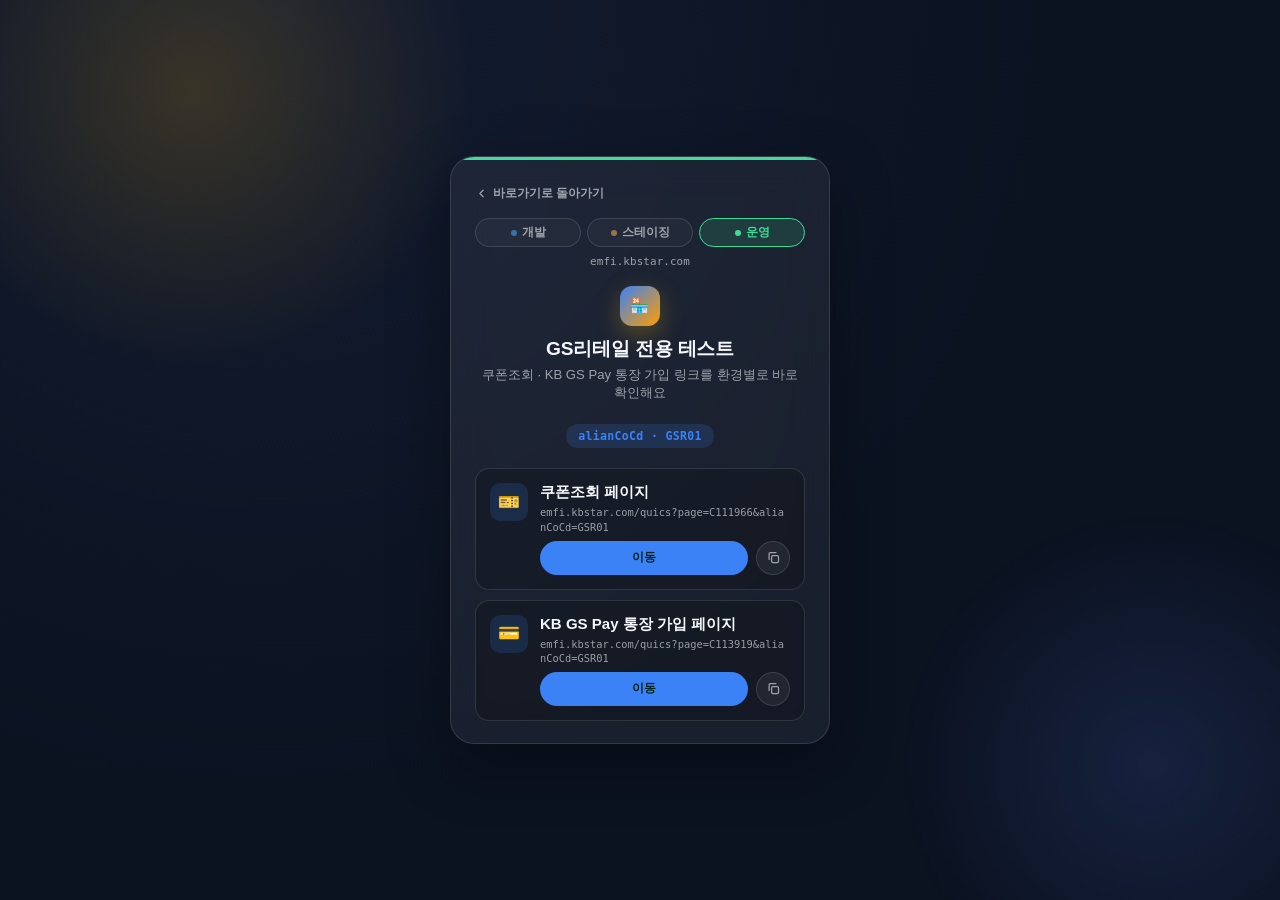
==== gsretail.html @ 89853d02 "Add GS리테일(GSR01) dedicated test page, enlarge brand test menu Adds gsretail.html with per-environmen" ====
<!DOCTYPE html>
<html lang="ko">
<head>
<meta charset="UTF-8" />
<meta name="viewport" content="width=device-width, initial-scale=1.0, maximum-scale=1.0, user-scalable=no, viewport-fit=cover" />
<title>GS리테일(GSR01) 테스트 | EMFI 바로가기</title>
<link rel="stylesheet" href="assets/style.css" />
</head>
<body>
  <div class="bg-glow"></div>

  <main class="card theme-gsr" id="card">
    <a class="back-link" href="index.html">
      <svg width="13" height="13" viewBox="0 0 24 24" fill="none" aria-hidden="true">
        <path d="M15 6l-6 6 6 6" stroke="currentColor" stroke-width="2.2" stroke-linecap="round" stroke-linejoin="round"/>
      </svg>
      바로가기로 돌아가기
    </a>

    <div class="env-switch" role="tablist" aria-label="환경 선택">
      <button type="button" class="env-switch__option" data-env="dev" role="tab" aria-selected="false">
        <span class="env-dot"></span>개발
      </button>
      <button type="button" class="env-switch__option" data-env="staging" role="tab" aria-selected="false">
        <span class="env-dot"></span>스테이징
      </button>
      <button type="button" class="env-switch__option is-active" data-env="prod" role="tab" aria-selected="true">
        <span class="env-dot"></span>운영
      </button>
    </div>
    <p class="env-domain" id="env-domain">emfi.kbstar.com</p>

    <header class="card__header">
      <div class="logo-badge" aria-hidden="true">🏪</div>
      <h1>GS리테일 전용 테스트</h1>
      <p class="subtitle">쿠폰조회 · KB GS Pay 통장 가입 링크를 환경별로 바로 확인해요</p>
    </header>

    <p class="partner-badge">alianCoCd · GSR01</p>

    <div class="shortcut-list">
      <article class="shortcut-item" data-page="C111966">
        <div class="shortcut-item__icon" aria-hidden="true">🎫</div>
        <h2 class="shortcut-item__title">쿠폰조회 페이지</h2>
        <p class="shortcut-item__url" id="url-C111966"></p>
        <div class="shortcut-item__actions">
          <a class="shortcut-item__go" id="go-C111966" href="#">이동</a>
          <button type="button" class="shortcut-item__copy" aria-label="URL 복사" title="URL 복사">
            <svg class="icon-copy" width="15" height="15" viewBox="0 0 24 24" fill="none" aria-hidden="true">
              <rect x="9" y="9" width="11" height="11" rx="2" stroke="currentColor" stroke-width="2"/>
              <path d="M5 15V6a2 2 0 0 1 2-2h9" stroke="currentColor" stroke-width="2" stroke-linecap="round"/>
            </svg>
            <svg class="icon-check" width="15" height="15" viewBox="0 0 24 24" fill="none" aria-hidden="true">
              <path d="M5 12l5 5L20 7" stroke="currentColor" stroke-width="2.2" stroke-linecap="round" stroke-linejoin="round"/>
            </svg>
          </button>
        </div>
      </article>

      <article class="shortcut-item" data-page="C113919">
        <div class="shortcut-item__icon" aria-hidden="true">💳</div>
        <h2 class="shortcut-item__title">KB GS Pay 통장 가입 페이지</h2>
        <p class="shortcut-item__url" id="url-C113919"></p>
        <div class="shortcut-item__actions">
          <a class="shortcut-item__go" id="go-C113919" href="#">이동</a>
          <button type="button" class="shortcut-item__copy" aria-label="URL 복사" title="URL 복사">
            <svg class="icon-copy" width="15" height="15" viewBox="0 0 24 24" fill="none" aria-hidden="true">
              <rect x="9" y="9" width="11" height="11" rx="2" stroke="currentColor" stroke-width="2"/>
              <path d="M5 15V6a2 2 0 0 1 2-2h9" stroke="currentColor" stroke-width="2" stroke-linecap="round"/>
            </svg>
            <svg class="icon-check" width="15" height="15" viewBox="0 0 24 24" fill="none" aria-hidden="true">
              <path d="M5 12l5 5L20 7" stroke="currentColor" stroke-width="2.2" stroke-linecap="round" stroke-linejoin="round"/>
            </svg>
          </button>
        </div>
      </article>
    </div>
  </main>

  <script src="assets/gsretail.js"></script>
</body>
</html>
---- assets/style.css ----
:root {
  --bg-1: #0b1220;
  --bg-2: #131c31;
  --gold: #ffb800;
  --gold-soft: rgba(255, 184, 0, 0.16);
  --card-bg: rgba(255, 255, 255, 0.06);
  --card-border: rgba(255, 255, 255, 0.12);
  --text-primary: #f5f7fa;
  --text-muted: rgba(245, 247, 250, 0.6);
  --danger: #ff5d5d;
  --env-dev: #4fa8ff;
  --env-staging: #ffb04f;
  --env-prod: #3ddc97;
  --radius-lg: clamp(18px, 5vh, 24px);
  --radius-md: 14px;
  font-size: 16px;
}

* {
  box-sizing: border-box;
}

html {
  height: 100%;
}

body {
  margin: 0;
  height: 100dvh;
  height: 100svh;
  display: flex;
  align-items: center;
  justify-content: center;
  padding: clamp(10px, 3vh, 24px) 16px;
  font-family: -apple-system, BlinkMacSystemFont, "Pretendard", "Apple SD Gothic Neo",
    "Segoe UI", Roboto, "Noto Sans KR", sans-serif;
  background: radial-gradient(circle at 20% 0%, var(--bg-2), var(--bg-1) 60%);
  color: var(--text-primary);
  overflow: hidden;
}

.bg-glow {
  position: fixed;
  inset: 0;
  z-index: 0;
  pointer-events: none;
  background:
    radial-gradient(480px circle at 15% 10%, var(--gold-soft), transparent 60%),
    radial-gradient(420px circle at 90% 85%, rgba(94, 132, 255, 0.14), transparent 60%);
}

.card {
  position: relative;
  z-index: 1;
  width: 100%;
  max-width: 380px;
  max-height: 100%;
  overflow-y: auto;
  scrollbar-width: none;
  background: var(--card-bg);
  border: 1px solid var(--card-border);
  border-radius: var(--radius-lg);
  padding: clamp(16px, 4vh, 28px) clamp(16px, 5vw, 24px) clamp(14px, 3vh, 22px);
  backdrop-filter: blur(20px);
  -webkit-backdrop-filter: blur(20px);
  box-shadow: 0 20px 60px rgba(0, 0, 0, 0.35);
  animation: rise 0.5s ease;
  display: flex;
  flex-direction: column;
}

.card::-webkit-scrollbar {
  display: none;
}

.card::before {
  content: "";
  position: absolute;
  top: 0;
  left: 0;
  right: 0;
  height: 3px;
  border-radius: var(--radius-lg) var(--radius-lg) 0 0;
  background: var(--env-prod);
  transition: background 0.25s ease;
}

.card.env-dev::before {
  background: var(--env-dev);
}

.card.env-staging::before {
  background: var(--env-staging);
}

.card.env-prod::before {
  background: var(--env-prod);
}

@keyframes rise {
  from {
    opacity: 0;
    transform: translateY(12px);
  }
  to {
    opacity: 1;
    transform: translateY(0);
  }
}

/* Environment switch */
.env-switch {
  position: relative;
  display: grid;
  grid-template-columns: repeat(3, 1fr);
  gap: 6px;
  margin-bottom: 8px;
  flex-shrink: 0;
}

.env-switch__option {
  display: flex;
  align-items: center;
  justify-content: center;
  gap: 5px;
  border: 1px solid var(--card-border);
  background: rgba(255, 255, 255, 0.03);
  color: var(--text-muted);
  font-size: 0.72rem;
  font-weight: 700;
  padding: 6px 4px;
  border-radius: 999px;
  cursor: pointer;
  transition: background 0.2s ease, border-color 0.2s ease, color 0.2s ease;
  -webkit-tap-highlight-color: transparent;
}

.env-switch__option:disabled {
  opacity: 0.35;
  cursor: not-allowed;
}

.env-dot {
  width: 6px;
  height: 6px;
  flex-shrink: 0;
  border-radius: 50%;
  opacity: 0.55;
  transition: opacity 0.2s ease;
}

.env-switch__option[data-env="dev"] .env-dot {
  background: var(--env-dev);
}

.env-switch__option[data-env="staging"] .env-dot {
  background: var(--env-staging);
}

.env-switch__option[data-env="prod"] .env-dot {
  background: var(--env-prod);
}

.env-switch__option.is-active .env-dot {
  opacity: 1;
}

.env-switch__option.is-active[data-env="dev"] {
  background: rgba(79, 168, 255, 0.14);
  border-color: var(--env-dev);
  color: var(--env-dev);
}

.env-switch__option.is-active[data-env="staging"] {
  background: rgba(255, 176, 79, 0.14);
  border-color: var(--env-staging);
  color: var(--env-staging);
}

.env-switch__option.is-active[data-env="prod"] {
  background: rgba(61, 220, 151, 0.14);
  border-color: var(--env-prod);
  color: var(--env-prod);
}

.env-domain {
  text-align: center;
  margin: 0 0 clamp(10px, 2.5vh, 18px);
  font-size: 0.68rem;
  font-family: "SF Mono", "Roboto Mono", ui-monospace, monospace;
  color: var(--text-muted);
  letter-spacing: 0.01em;
}

.card__header {
  text-align: center;
  margin-bottom: clamp(14px, 3vh, 22px);
}

.logo-badge {
  display: inline-flex;
  align-items: center;
  justify-content: center;
  width: 40px;
  height: 40px;
  border-radius: 12px;
  background: linear-gradient(135deg, var(--gold), #ff9d00);
  color: #1a1200;
  font-weight: 800;
  font-size: 0.95rem;
  letter-spacing: 0.02em;
  margin-bottom: 10px;
  box-shadow: 0 8px 24px rgba(255, 184, 0, 0.28);
}

.card__header h1 {
  margin: 0 0 4px;
  font-size: 1.2rem;
  font-weight: 700;
  letter-spacing: -0.01em;
}

.subtitle {
  margin: 0;
  color: var(--text-muted);
  font-size: 0.82rem;
}

/* Toggle */
.toggle {
  position: relative;
  display: grid;
  grid-template-columns: 1fr 1fr;
  background: rgba(255, 255, 255, 0.06);
  border: 1px solid var(--card-border);
  border-radius: 999px;
  padding: 4px;
  margin-bottom: clamp(14px, 3vh, 20px);
  flex-shrink: 0;
}

.toggle__option {
  position: relative;
  z-index: 2;
  border: none;
  background: transparent;
  color: var(--text-muted);
  font-size: 0.84rem;
  font-weight: 600;
  padding: 9px 8px;
  border-radius: 999px;
  cursor: pointer;
  transition: color 0.25s ease;
  -webkit-tap-highlight-color: transparent;
}

.toggle__option.is-active {
  color: #1a1200;
}

.toggle__thumb {
  position: absolute;
  top: 4px;
  left: 4px;
  width: calc(50% - 4px);
  height: calc(100% - 8px);
  border-radius: 999px;
  background: linear-gradient(135deg, var(--gold), #ffcf4d);
  transition: transform 0.28s cubic-bezier(0.65, 0, 0.35, 1);
  z-index: 1;
  box-shadow: 0 6px 16px rgba(255, 184, 0, 0.35);
}

.toggle[data-mode="product"] .toggle__thumb {
  transform: translateX(100%);
}

/* Panels */
.panel {
  display: none;
}

.panel.is-active {
  display: block;
  animation: fade-in 0.25s ease;
}

@keyframes fade-in {
  from { opacity: 0; transform: translateY(4px); }
  to { opacity: 1; transform: translateY(0); }
}

.field-label {
  display: block;
  font-size: 0.78rem;
  font-weight: 600;
  color: var(--text-muted);
  margin-bottom: 6px;
}

.field-label--sub {
  margin-top: 14px;
}

.optional-badge {
  display: inline-block;
  margin-left: 4px;
  padding: 1px 7px;
  font-size: 0.66rem;
  font-weight: 700;
  color: var(--gold);
  background: var(--gold-soft);
  border-radius: 999px;
  vertical-align: middle;
}

.required-badge {
  display: inline-block;
  margin-left: 4px;
  padding: 1px 7px;
  font-size: 0.66rem;
  font-weight: 700;
  color: var(--danger);
  background: rgba(255, 93, 93, 0.14);
  border-radius: 999px;
  vertical-align: middle;
}

.field__input,
.select-wrap select {
  width: 100%;
  padding: 13px 16px;
  font-size: 1.05rem;
  font-weight: 700;
  letter-spacing: 0.1em;
  color: var(--text-primary);
  background: rgba(0, 0, 0, 0.25);
  border: 1.5px solid var(--card-border);
  border-radius: var(--radius-md);
  outline: none;
  transition: border-color 0.2s ease, box-shadow 0.2s ease;
}

.field__input--mono {
  font-family: "SF Mono", "Roboto Mono", ui-monospace, monospace;
}

.field__input::placeholder {
  color: rgba(245, 247, 250, 0.28);
  font-weight: 600;
}

.field__input:focus,
.select-wrap select:focus {
  border-color: var(--gold);
  box-shadow: 0 0 0 4px var(--gold-soft);
}

.field__input.is-invalid {
  border-color: var(--danger);
}

/* Select (combobox) */
.select-wrap {
  position: relative;
}

.select-wrap select {
  appearance: none;
  -webkit-appearance: none;
  letter-spacing: 0;
  font-family: inherit;
  font-size: 0.96rem;
  padding-right: 38px;
  white-space: nowrap;
  overflow: hidden;
  text-overflow: ellipsis;
  cursor: pointer;
}

.select-wrap select option {
  background: #182238;
  color: var(--text-primary);
  font-weight: 500;
}

.select-wrap__chevron {
  position: absolute;
  right: 16px;
  top: 50%;
  transform: translateY(-50%);
  color: var(--gold);
  pointer-events: none;
}

.field-caption {
  min-height: 15px;
  margin: 6px 2px 0;
  font-size: 0.72rem;
  line-height: 1.35;
  color: var(--text-muted);
}

.field-caption strong {
  color: var(--text-primary);
}

.product-alert {
  display: none;
  align-items: flex-start;
  gap: 7px;
  margin: 2px 0 12px;
  padding: 8px 10px;
  border-radius: var(--radius-md);
  border: 1px solid rgba(255, 176, 79, 0.35);
  background: rgba(255, 176, 79, 0.1);
  color: #ffcf94;
  font-size: 0.72rem;
  line-height: 1.4;
}

.product-alert.is-visible {
  display: flex;
}

.product-alert svg {
  flex-shrink: 0;
  margin-top: 1px;
  color: var(--env-staging);
}

.product-code-group.is-hidden {
  display: none;
}

.field-caption.is-error {
  color: var(--danger);
}

/* Button */
.go-btn {
  position: relative;
  width: 100%;
  margin-top: clamp(12px, 2.5vh, 18px);
  padding: 14px;
  border: none;
  border-radius: var(--radius-md);
  background: linear-gradient(135deg, var(--gold), #ff9d00);
  color: #1a1200;
  font-size: 0.98rem;
  font-weight: 700;
  cursor: pointer;
  display: flex;
  align-items: center;
  justify-content: center;
  gap: 8px;
  flex-shrink: 0;
  transition: transform 0.15s ease, box-shadow 0.15s ease, opacity 0.15s ease;
  box-shadow: 0 10px 28px rgba(255, 184, 0, 0.25);
}

.go-btn:active {
  transform: scale(0.98);
}

.go-btn:disabled {
  opacity: 0.55;
  cursor: not-allowed;
  transform: none;
}

.go-btn__spinner {
  display: none;
  width: 16px;
  height: 16px;
  border-radius: 50%;
  border: 2px solid rgba(26, 18, 0, 0.35);
  border-top-color: #1a1200;
  animation: spin 0.7s linear infinite;
}

.go-btn.is-loading .go-btn__spinner {
  display: inline-block;
}

.go-btn.is-loading .go-btn__label {
  opacity: 0.7;
}

@keyframes spin {
  to { transform: rotate(360deg); }
}

/* Brand shortcuts (bottom menu on main page) */
.brand-shortcuts {
  margin-top: clamp(14px, 3vh, 20px);
  padding-top: clamp(12px, 2.5vh, 16px);
  border-top: 1px dashed var(--card-border);
  flex-shrink: 0;
}

.brand-shortcuts__label {
  margin: 0 0 8px;
  text-align: center;
  font-size: 0.7rem;
  font-weight: 700;
  letter-spacing: 0.03em;
  color: var(--text-muted);
}

.brand-shortcuts__grid {
  display: grid;
  grid-template-columns: 1fr 1fr;
  gap: 8px;
}

.brand-shortcut {
  display: flex;
  flex-direction: column;
  align-items: center;
  gap: 4px;
  padding: 14px 8px;
  border: 1.5px solid var(--card-border);
  border-radius: var(--radius-md);
  background: rgba(255, 255, 255, 0.03);
  text-decoration: none;
  color: var(--text-primary);
  transition: border-color 0.2s ease, background 0.2s ease, transform 0.15s ease;
  -webkit-tap-highlight-color: transparent;
}

.brand-shortcut:active {
  transform: scale(0.97);
}

.brand-shortcut__icon {
  font-size: 1.4rem;
}

.brand-shortcut__name {
  font-size: 0.82rem;
  font-weight: 700;
}

.brand-shortcut__code {
  font-size: 0.62rem;
  font-family: "SF Mono", "Roboto Mono", ui-monospace, monospace;
  color: var(--text-muted);
  letter-spacing: 0.03em;
  transition: color 0.2s ease;
}

.brand-shortcut--stb:hover,
.brand-shortcut--stb:focus-visible {
  border-color: #1db876;
  background: rgba(29, 184, 118, 0.1);
}

.brand-shortcut--stb:hover .brand-shortcut__code,
.brand-shortcut--stb:focus-visible .brand-shortcut__code {
  color: #1db876;
}

.brand-shortcut--gsr:hover,
.brand-shortcut--gsr:focus-visible {
  border-color: #3b82f6;
  background: rgba(59, 130, 246, 0.1);
}

.brand-shortcut--gsr:hover .brand-shortcut__code,
.brand-shortcut--gsr:focus-visible .brand-shortcut__code {
  color: #3b82f6;
}

/* Starbucks(STB01) test page theme */
.card.theme-stb {
  --gold: #1db876;
  --gold-soft: rgba(29, 184, 118, 0.16);
}

/* GS리테일(GSR01) test page theme */
.card.theme-gsr {
  --gold: #3b82f6;
  --gold-soft: rgba(59, 130, 246, 0.16);
}

.back-link {
  display: inline-flex;
  align-items: center;
  gap: 5px;
  margin-bottom: clamp(10px, 2vh, 16px);
  color: var(--text-muted);
  font-size: 0.76rem;
  font-weight: 600;
  text-decoration: none;
  flex-shrink: 0;
}

.back-link:hover {
  color: var(--text-primary);
}

.partner-badge {
  display: flex;
  align-items: center;
  justify-content: center;
  gap: 5px;
  margin: 0 auto clamp(14px, 3vh, 20px);
  padding: 5px 12px;
  border-radius: 999px;
  background: var(--gold-soft);
  color: var(--gold);
  font-size: 0.72rem;
  font-weight: 700;
  font-family: "SF Mono", "Roboto Mono", ui-monospace, monospace;
  letter-spacing: 0.03em;
  width: fit-content;
}

/* Shortcut list */
.shortcut-list {
  display: flex;
  flex-direction: column;
  gap: 10px;
}

.shortcut-item {
  display: grid;
  grid-template-columns: 38px 1fr;
  gap: 3px 12px;
  padding: 14px;
  border: 1.5px solid var(--card-border);
  border-radius: var(--radius-md);
  background: rgba(0, 0, 0, 0.2);
  transition: border-color 0.2s ease, background 0.2s ease;
}

.shortcut-item:focus-within,
.shortcut-item:hover {
  border-color: var(--gold);
  background: rgba(0, 0, 0, 0.28);
}

.shortcut-item__icon {
  grid-row: 1 / 4;
  display: flex;
  align-items: center;
  justify-content: center;
  width: 38px;
  height: 38px;
  border-radius: 10px;
  background: var(--gold-soft);
  font-size: 1.1rem;
}

.shortcut-item__title {
  margin: 0;
  font-size: 0.94rem;
  font-weight: 700;
}

.shortcut-item__url {
  margin: 0;
  font-size: 0.65rem;
  font-family: "SF Mono", "Roboto Mono", ui-monospace, monospace;
  color: var(--text-muted);
  word-break: break-all;
  line-height: 1.4;
}

.shortcut-item__actions {
  display: flex;
  gap: 8px;
  margin-top: 3px;
}

.shortcut-item__go,
.shortcut-item__copy {
  display: inline-flex;
  align-items: center;
  justify-content: center;
  gap: 5px;
  border: none;
  border-radius: 999px;
  font-size: 0.74rem;
  font-weight: 700;
  cursor: pointer;
  text-decoration: none;
  -webkit-tap-highlight-color: transparent;
  transition: transform 0.15s ease, opacity 0.15s ease;
}

.shortcut-item__go {
  flex: 1;
  padding: 9px 12px;
  background: var(--gold);
  color: #04241a;
}

.shortcut-item__copy {
  width: 34px;
  height: 34px;
  padding: 0;
  flex-shrink: 0;
  background: rgba(255, 255, 255, 0.06);
  border: 1px solid var(--card-border);
  color: var(--text-muted);
}

.shortcut-item__copy.is-copied {
  color: var(--gold);
  border-color: var(--gold);
}

.shortcut-item__copy .icon-check {
  display: none;
}

.shortcut-item__copy.is-copied .icon-copy {
  display: none;
}

.shortcut-item__copy.is-copied .icon-check {
  display: block;
}

.shortcut-item__go:active,
.shortcut-item__copy:active {
  transform: scale(0.95);
}

@media (max-height: 620px) {
  :root {
    font-size: 15px;
  }
  .card__header {
    margin-bottom: 10px;
  }
  .logo-badge {
    width: 32px;
    height: 32px;
    margin-bottom: 6px;
  }
}
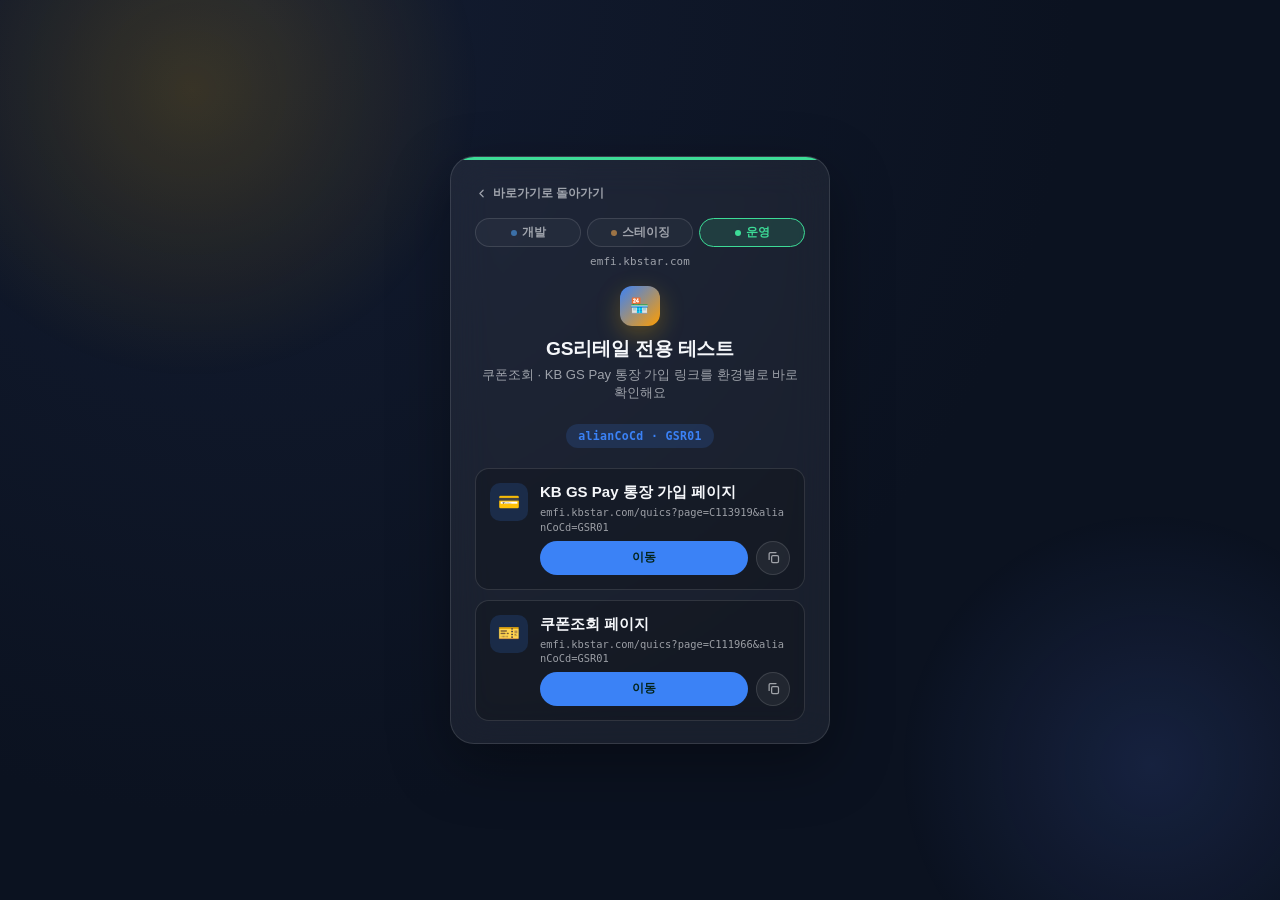
==== commit 40c94ac9: "Move product signup link to top on brand test pages Reorders shortcut lists so the product signup li" ====
--- a/gsretail.html
+++ b/gsretail.html
@@ -39,6 +39,24 @@
     <p class="partner-badge">alianCoCd · GSR01</p>
 
     <div class="shortcut-list">
+      <article class="shortcut-item" data-page="C113919">
+        <div class="shortcut-item__icon" aria-hidden="true">💳</div>
+        <h2 class="shortcut-item__title">KB GS Pay 통장 가입 페이지</h2>
+        <p class="shortcut-item__url" id="url-C113919"></p>
+        <div class="shortcut-item__actions">
+          <a class="shortcut-item__go" id="go-C113919" href="#">이동</a>
+          <button type="button" class="shortcut-item__copy" aria-label="URL 복사" title="URL 복사">
+            <svg class="icon-copy" width="15" height="15" viewBox="0 0 24 24" fill="none" aria-hidden="true">
+              <rect x="9" y="9" width="11" height="11" rx="2" stroke="currentColor" stroke-width="2"/>
+              <path d="M5 15V6a2 2 0 0 1 2-2h9" stroke="currentColor" stroke-width="2" stroke-linecap="round"/>
+            </svg>
+            <svg class="icon-check" width="15" height="15" viewBox="0 0 24 24" fill="none" aria-hidden="true">
+              <path d="M5 12l5 5L20 7" stroke="currentColor" stroke-width="2.2" stroke-linecap="round" stroke-linejoin="round"/>
+            </svg>
+          </button>
+        </div>
+      </article>
+
       <article class="shortcut-item" data-page="C111966">
         <div class="shortcut-item__icon" aria-hidden="true">🎫</div>
         <h2 class="shortcut-item__title">쿠폰조회 페이지</h2>
@@ -56,24 +74,6 @@
           </button>
         </div>
       </article>
-
-      <article class="shortcut-item" data-page="C113919">
-        <div class="shortcut-item__icon" aria-hidden="true">💳</div>
-        <h2 class="shortcut-item__title">KB GS Pay 통장 가입 페이지</h2>
-        <p class="shortcut-item__url" id="url-C113919"></p>
-        <div class="shortcut-item__actions">
-          <a class="shortcut-item__go" id="go-C113919" href="#">이동</a>
-          <button type="button" class="shortcut-item__copy" aria-label="URL 복사" title="URL 복사">
-            <svg class="icon-copy" width="15" height="15" viewBox="0 0 24 24" fill="none" aria-hidden="true">
-              <rect x="9" y="9" width="11" height="11" rx="2" stroke="currentColor" stroke-width="2"/>
-              <path d="M5 15V6a2 2 0 0 1 2-2h9" stroke="currentColor" stroke-width="2" stroke-linecap="round"/>
-            </svg>
-            <svg class="icon-check" width="15" height="15" viewBox="0 0 24 24" fill="none" aria-hidden="true">
-              <path d="M5 12l5 5L20 7" stroke="currentColor" stroke-width="2.2" stroke-linecap="round" stroke-linejoin="round"/>
-            </svg>
-          </button>
-        </div>
-      </article>
     </div>
   </main>
 
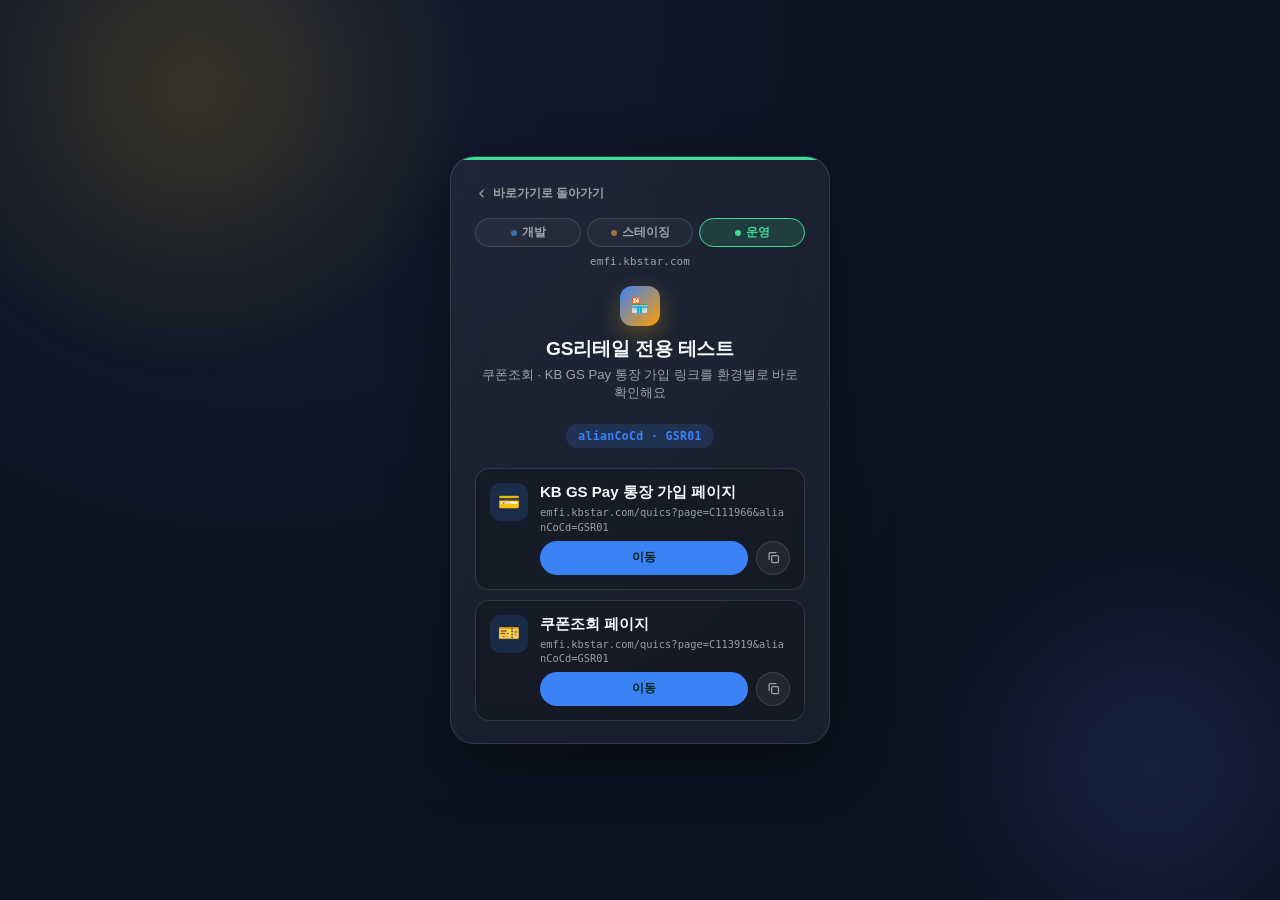
==== commit ca75240c: "Fix GS리테일 page-id mapping: C111966 is 통장가입, not coupon lookup C113919 is the 쿠폰조회 page and C111966 i" ====
--- a/gsretail.html
+++ b/gsretail.html
@@ -39,12 +39,12 @@
     <p class="partner-badge">alianCoCd · GSR01</p>
 
     <div class="shortcut-list">
-      <article class="shortcut-item" data-page="C113919">
+      <article class="shortcut-item" data-page="C111966">
         <div class="shortcut-item__icon" aria-hidden="true">💳</div>
         <h2 class="shortcut-item__title">KB GS Pay 통장 가입 페이지</h2>
-        <p class="shortcut-item__url" id="url-C113919"></p>
+        <p class="shortcut-item__url" id="url-C111966"></p>
         <div class="shortcut-item__actions">
-          <a class="shortcut-item__go" id="go-C113919" href="#">이동</a>
+          <a class="shortcut-item__go" id="go-C111966" href="#">이동</a>
           <button type="button" class="shortcut-item__copy" aria-label="URL 복사" title="URL 복사">
             <svg class="icon-copy" width="15" height="15" viewBox="0 0 24 24" fill="none" aria-hidden="true">
               <rect x="9" y="9" width="11" height="11" rx="2" stroke="currentColor" stroke-width="2"/>
@@ -57,12 +57,12 @@
         </div>
       </article>
 
-      <article class="shortcut-item" data-page="C111966">
+      <article class="shortcut-item" data-page="C113919">
         <div class="shortcut-item__icon" aria-hidden="true">🎫</div>
         <h2 class="shortcut-item__title">쿠폰조회 페이지</h2>
-        <p class="shortcut-item__url" id="url-C111966"></p>
+        <p class="shortcut-item__url" id="url-C113919"></p>
         <div class="shortcut-item__actions">
-          <a class="shortcut-item__go" id="go-C111966" href="#">이동</a>
+          <a class="shortcut-item__go" id="go-C113919" href="#">이동</a>
           <button type="button" class="shortcut-item__copy" aria-label="URL 복사" title="URL 복사">
             <svg class="icon-copy" width="15" height="15" viewBox="0 0 24 24" fill="none" aria-hidden="true">
               <rect x="9" y="9" width="11" height="11" rx="2" stroke="currentColor" stroke-width="2"/>
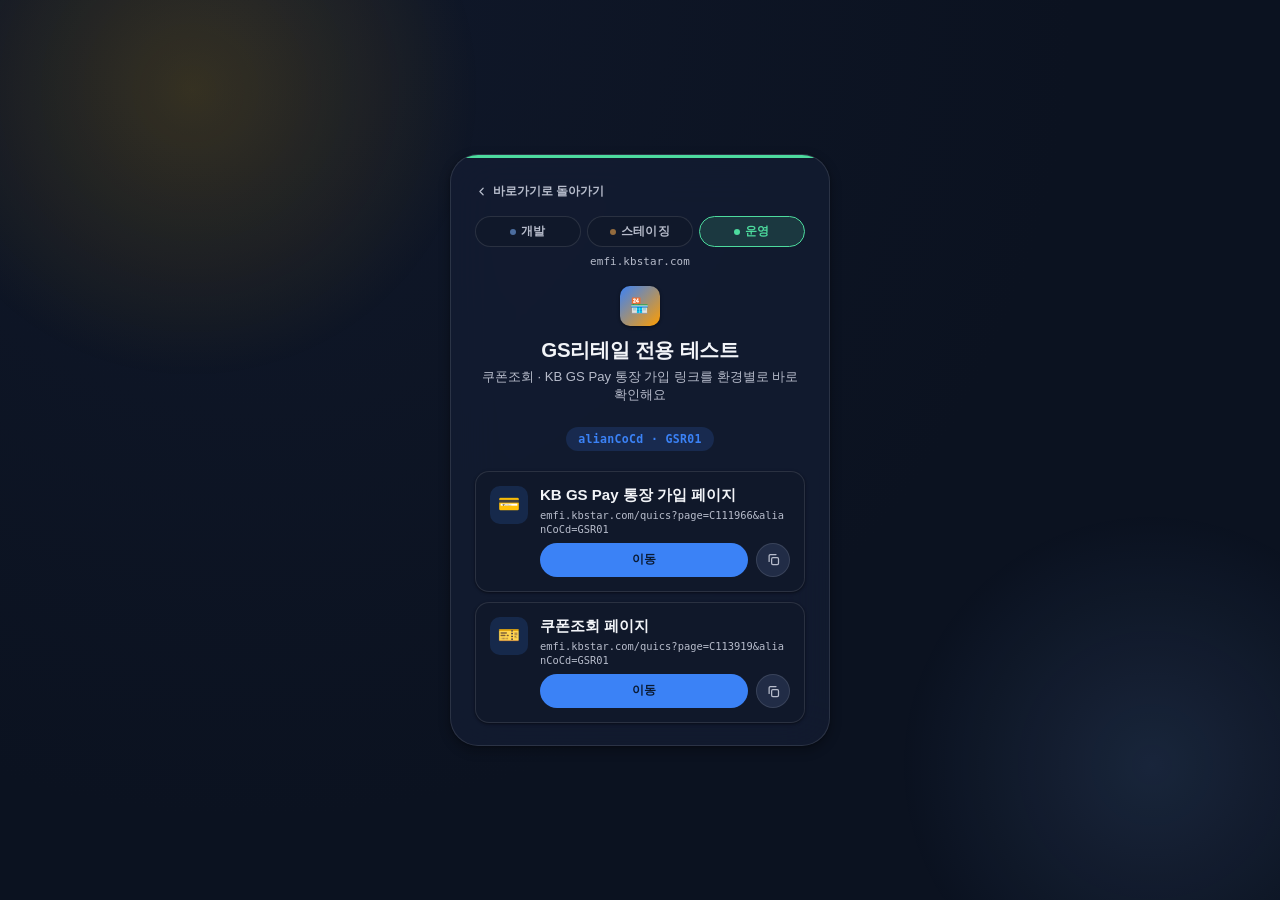
==== commit bec2457f: "Google Material 스타일로 UI/UX 리디자인 - 색상/표면을 Material 3 톤 역할(primary, surface-container 단계,   outline, e" ====
--- a/gsretail.html
+++ b/gsretail.html
@@ -18,13 +18,13 @@
     </a>
 
     <div class="env-switch" role="tablist" aria-label="환경 선택">
-      <button type="button" class="env-switch__option" data-env="dev" role="tab" aria-selected="false">
+      <button type="button" class="env-switch__option ripple-surface" data-env="dev" role="tab" aria-selected="false">
         <span class="env-dot"></span>개발
       </button>
-      <button type="button" class="env-switch__option" data-env="staging" role="tab" aria-selected="false">
+      <button type="button" class="env-switch__option ripple-surface" data-env="staging" role="tab" aria-selected="false">
         <span class="env-dot"></span>스테이징
       </button>
-      <button type="button" class="env-switch__option is-active" data-env="prod" role="tab" aria-selected="true">
+      <button type="button" class="env-switch__option ripple-surface is-active" data-env="prod" role="tab" aria-selected="true">
         <span class="env-dot"></span>운영
       </button>
     </div>
@@ -44,8 +44,8 @@
         <h2 class="shortcut-item__title">KB GS Pay 통장 가입 페이지</h2>
         <p class="shortcut-item__url" id="url-C111966"></p>
         <div class="shortcut-item__actions">
-          <a class="shortcut-item__go" id="go-C111966" href="#">이동</a>
-          <button type="button" class="shortcut-item__copy" aria-label="URL 복사" title="URL 복사">
+          <a class="shortcut-item__go ripple-surface" id="go-C111966" href="#">이동</a>
+          <button type="button" class="shortcut-item__copy ripple-surface" aria-label="URL 복사" title="URL 복사">
             <svg class="icon-copy" width="15" height="15" viewBox="0 0 24 24" fill="none" aria-hidden="true">
               <rect x="9" y="9" width="11" height="11" rx="2" stroke="currentColor" stroke-width="2"/>
               <path d="M5 15V6a2 2 0 0 1 2-2h9" stroke="currentColor" stroke-width="2" stroke-linecap="round"/>
@@ -62,8 +62,8 @@
         <h2 class="shortcut-item__title">쿠폰조회 페이지</h2>
         <p class="shortcut-item__url" id="url-C113919"></p>
         <div class="shortcut-item__actions">
-          <a class="shortcut-item__go" id="go-C113919" href="#">이동</a>
-          <button type="button" class="shortcut-item__copy" aria-label="URL 복사" title="URL 복사">
+          <a class="shortcut-item__go ripple-surface" id="go-C113919" href="#">이동</a>
+          <button type="button" class="shortcut-item__copy ripple-surface" aria-label="URL 복사" title="URL 복사">
             <svg class="icon-copy" width="15" height="15" viewBox="0 0 24 24" fill="none" aria-hidden="true">
               <rect x="9" y="9" width="11" height="11" rx="2" stroke="currentColor" stroke-width="2"/>
               <path d="M5 15V6a2 2 0 0 1 2-2h9" stroke="currentColor" stroke-width="2" stroke-linecap="round"/>
@@ -77,6 +77,7 @@
     </div>
   </main>
 
+  <script src="assets/ripple.js"></script>
   <script src="assets/gsretail.js"></script>
 </body>
 </html>
--- a/assets/style.css
+++ b/assets/style.css
@@ -1,18 +1,50 @@
 :root {
-  --bg-1: #0b1220;
-  --bg-2: #131c31;
-  --gold: #ffb800;
-  --gold-soft: rgba(255, 184, 0, 0.16);
-  --card-bg: rgba(255, 255, 255, 0.06);
-  --card-border: rgba(255, 255, 255, 0.12);
-  --text-primary: #f5f7fa;
-  --text-muted: rgba(245, 247, 250, 0.6);
-  --danger: #ff5d5d;
-  --env-dev: #4fa8ff;
+  /* Material-inspired tonal roles (dark surface, brand "gold" as primary) */
+  --md-primary: #ffb800;
+  --md-on-primary: #271b00;
+  --md-primary-container: rgba(255, 184, 0, 0.16);
+  --md-on-primary-container: #ffd97a;
+
+  --md-surface: #0b1220;
+  --md-surface-container-low: #10182a;
+  --md-surface-container: #141d33;
+  --md-surface-container-high: #1a2439;
+  --md-surface-container-highest: #212c46;
+  --md-on-surface: #f2f4f8;
+  --md-on-surface-variant: #b7bccb;
+
+  --md-outline: rgba(255, 255, 255, 0.26);
+  --md-outline-variant: rgba(255, 255, 255, 0.11);
+
+  --md-error: #ff8a80;
+  --md-error-container: rgba(255, 93, 93, 0.14);
+
+  --env-dev: #7fb2ff;
   --env-staging: #ffb04f;
-  --env-prod: #3ddc97;
-  --radius-lg: clamp(18px, 5vh, 24px);
+  --env-prod: #4ddb9e;
+
+  /* Short aliases used throughout the component rules below */
+  --gold: var(--md-primary);
+  --gold-soft: var(--md-primary-container);
+  --card-bg: var(--md-surface-container);
+  --card-border: var(--md-outline-variant);
+  --text-primary: var(--md-on-surface);
+  --text-muted: var(--md-on-surface-variant);
+  --danger: var(--md-error);
+
+  --radius-xs: 4px;
+  --radius-sm: 10px;
   --radius-md: 14px;
+  --radius-lg: clamp(20px, 5vh, 28px);
+  --radius-full: 999px;
+
+  --elevation-1: 0 1px 2px rgba(0, 0, 0, 0.3), 0 1px 3px 1px rgba(0, 0, 0, 0.15);
+  --elevation-2: 0 1px 2px rgba(0, 0, 0, 0.3), 0 3px 8px 1px rgba(0, 0, 0, 0.18);
+  --elevation-3: 0 4px 10px 3px rgba(0, 0, 0, 0.2), 0 1px 3px rgba(0, 0, 0, 0.3);
+
+  --motion-standard: cubic-bezier(0.2, 0, 0, 1);
+  --motion-emphasized: cubic-bezier(0.3, 0, 0.2, 1);
+
   font-size: 16px;
 }
 
@@ -32,11 +64,12 @@
   align-items: center;
   justify-content: center;
   padding: clamp(10px, 3vh, 24px) 16px;
-  font-family: -apple-system, BlinkMacSystemFont, "Pretendard", "Apple SD Gothic Neo",
-    "Segoe UI", Roboto, "Noto Sans KR", sans-serif;
-  background: radial-gradient(circle at 20% 0%, var(--bg-2), var(--bg-1) 60%);
+  font-family: "Pretendard", "Apple SD Gothic Neo", "Malgun Gothic", -apple-system,
+    BlinkMacSystemFont, "Segoe UI", Roboto, "Noto Sans KR", sans-serif;
+  background: radial-gradient(circle at 20% 0%, var(--md-surface-container-low), var(--md-surface) 60%);
   color: var(--text-primary);
   overflow: hidden;
+  -webkit-font-smoothing: antialiased;
 }
 
 .bg-glow {
@@ -46,7 +79,7 @@
   pointer-events: none;
   background:
     radial-gradient(480px circle at 15% 10%, var(--gold-soft), transparent 60%),
-    radial-gradient(420px circle at 90% 85%, rgba(94, 132, 255, 0.14), transparent 60%);
+    radial-gradient(420px circle at 90% 85%, rgba(127, 178, 255, 0.12), transparent 60%);
 }
 
 .card {
@@ -57,14 +90,14 @@
   max-height: 100%;
   overflow-y: auto;
   scrollbar-width: none;
-  background: var(--card-bg);
+  background: rgba(20, 29, 51, 0.78);
   border: 1px solid var(--card-border);
   border-radius: var(--radius-lg);
   padding: clamp(16px, 4vh, 28px) clamp(16px, 5vw, 24px) clamp(14px, 3vh, 22px);
-  backdrop-filter: blur(20px);
-  -webkit-backdrop-filter: blur(20px);
-  box-shadow: 0 20px 60px rgba(0, 0, 0, 0.35);
-  animation: rise 0.5s ease;
+  backdrop-filter: blur(24px);
+  -webkit-backdrop-filter: blur(24px);
+  box-shadow: var(--elevation-3);
+  animation: rise 0.4s var(--motion-emphasized);
   display: flex;
   flex-direction: column;
 }
@@ -82,7 +115,7 @@
   height: 3px;
   border-radius: var(--radius-lg) var(--radius-lg) 0 0;
   background: var(--env-prod);
-  transition: background 0.25s ease;
+  transition: background 0.25s var(--motion-standard);
 }
 
 .card.env-dev::before {
@@ -100,15 +133,15 @@
 @keyframes rise {
   from {
     opacity: 0;
-    transform: translateY(12px);
+    transform: translateY(10px) scale(0.99);
   }
   to {
     opacity: 1;
-    transform: translateY(0);
+    transform: translateY(0) scale(1);
   }
 }
 
-/* Environment switch */
+/* Environment switch (Material segmented buttons) */
 .env-switch {
   position: relative;
   display: grid;
@@ -124,20 +157,33 @@
   justify-content: center;
   gap: 5px;
   border: 1px solid var(--card-border);
-  background: rgba(255, 255, 255, 0.03);
+  background: var(--md-surface-container-low);
   color: var(--text-muted);
   font-size: 0.72rem;
   font-weight: 700;
-  padding: 6px 4px;
-  border-radius: 999px;
+  letter-spacing: 0.01em;
+  padding: 7px 4px;
+  border-radius: var(--radius-full);
   cursor: pointer;
-  transition: background 0.2s ease, border-color 0.2s ease, color 0.2s ease;
+  transition: background 0.2s var(--motion-standard), border-color 0.2s var(--motion-standard),
+    color 0.2s var(--motion-standard);
   -webkit-tap-highlight-color: transparent;
+}
+
+.env-switch__option:focus-visible,
+.toggle__option:focus-visible,
+.go-btn:focus-visible,
+.brand-shortcut:focus-visible,
+.shortcut-item__go:focus-visible,
+.shortcut-item__copy:focus-visible {
+  outline: 2px solid var(--gold);
+  outline-offset: 2px;
 }
 
 .env-switch__option:disabled {
   opacity: 0.35;
   cursor: not-allowed;
+  pointer-events: none;
 }
 
 .env-dot {
@@ -166,19 +212,19 @@
 }
 
 .env-switch__option.is-active[data-env="dev"] {
-  background: rgba(79, 168, 255, 0.14);
+  background: rgba(127, 178, 255, 0.16);
   border-color: var(--env-dev);
   color: var(--env-dev);
 }
 
 .env-switch__option.is-active[data-env="staging"] {
-  background: rgba(255, 176, 79, 0.14);
+  background: rgba(255, 176, 79, 0.16);
   border-color: var(--env-staging);
   color: var(--env-staging);
 }
 
 .env-switch__option.is-active[data-env="prod"] {
-  background: rgba(61, 220, 151, 0.14);
+  background: rgba(77, 219, 158, 0.16);
   border-color: var(--env-prod);
   color: var(--env-prod);
 }
@@ -203,37 +249,38 @@
   justify-content: center;
   width: 40px;
   height: 40px;
-  border-radius: 12px;
+  border-radius: var(--radius-sm);
   background: linear-gradient(135deg, var(--gold), #ff9d00);
-  color: #1a1200;
+  color: var(--md-on-primary);
   font-weight: 800;
   font-size: 0.95rem;
   letter-spacing: 0.02em;
   margin-bottom: 10px;
-  box-shadow: 0 8px 24px rgba(255, 184, 0, 0.28);
+  box-shadow: var(--elevation-1);
 }
 
 .card__header h1 {
   margin: 0 0 4px;
-  font-size: 1.2rem;
-  font-weight: 700;
-  letter-spacing: -0.01em;
+  font-size: 1.28rem;
+  font-weight: 800;
+  letter-spacing: -0.015em;
 }
 
 .subtitle {
   margin: 0;
   color: var(--text-muted);
   font-size: 0.82rem;
-}
-
-/* Toggle */
+  line-height: 1.4;
+}
+
+/* Toggle (Material segmented control) */
 .toggle {
   position: relative;
   display: grid;
   grid-template-columns: 1fr 1fr;
-  background: rgba(255, 255, 255, 0.06);
+  background: var(--md-surface-container-low);
   border: 1px solid var(--card-border);
-  border-radius: 999px;
+  border-radius: var(--radius-full);
   padding: 4px;
   margin-bottom: clamp(14px, 3vh, 20px);
   flex-shrink: 0;
@@ -248,14 +295,14 @@
   font-size: 0.84rem;
   font-weight: 600;
   padding: 9px 8px;
-  border-radius: 999px;
+  border-radius: var(--radius-full);
   cursor: pointer;
-  transition: color 0.25s ease;
+  transition: color 0.25s var(--motion-standard);
   -webkit-tap-highlight-color: transparent;
 }
 
 .toggle__option.is-active {
-  color: #1a1200;
+  color: var(--md-on-primary);
 }
 
 .toggle__thumb {
@@ -264,11 +311,11 @@
   left: 4px;
   width: calc(50% - 4px);
   height: calc(100% - 8px);
-  border-radius: 999px;
+  border-radius: var(--radius-full);
   background: linear-gradient(135deg, var(--gold), #ffcf4d);
-  transition: transform 0.28s cubic-bezier(0.65, 0, 0.35, 1);
+  transition: transform 0.3s var(--motion-emphasized);
   z-index: 1;
-  box-shadow: 0 6px 16px rgba(255, 184, 0, 0.35);
+  box-shadow: var(--elevation-1);
 }
 
 .toggle[data-mode="product"] .toggle__thumb {
@@ -282,7 +329,7 @@
 
 .panel.is-active {
   display: block;
-  animation: fade-in 0.25s ease;
+  animation: fade-in 0.22s var(--motion-standard);
 }
 
 @keyframes fade-in {
@@ -308,9 +355,9 @@
   padding: 1px 7px;
   font-size: 0.66rem;
   font-weight: 700;
-  color: var(--gold);
+  color: var(--md-on-primary-container);
   background: var(--gold-soft);
-  border-radius: 999px;
+  border-radius: var(--radius-full);
   vertical-align: middle;
 }
 
@@ -321,24 +368,26 @@
   font-size: 0.66rem;
   font-weight: 700;
   color: var(--danger);
-  background: rgba(255, 93, 93, 0.14);
-  border-radius: 999px;
+  background: var(--md-error-container);
+  border-radius: var(--radius-full);
   vertical-align: middle;
 }
 
+/* Filled text fields (Material 3 style: flat indicator, rounded top only) */
 .field__input,
 .select-wrap select {
   width: 100%;
-  padding: 13px 16px;
+  padding: 14px 16px 12px;
   font-size: 1.05rem;
   font-weight: 700;
   letter-spacing: 0.1em;
   color: var(--text-primary);
-  background: rgba(0, 0, 0, 0.25);
-  border: 1.5px solid var(--card-border);
-  border-radius: var(--radius-md);
+  background: var(--md-surface-container-highest);
+  border: none;
+  border-bottom: 2px solid var(--md-outline);
+  border-radius: var(--radius-xs) var(--radius-xs) 0 0;
   outline: none;
-  transition: border-color 0.2s ease, box-shadow 0.2s ease;
+  transition: border-color 0.2s var(--motion-standard), background 0.2s var(--motion-standard);
 }
 
 .field__input--mono {
@@ -352,12 +401,12 @@
 
 .field__input:focus,
 .select-wrap select:focus {
-  border-color: var(--gold);
-  box-shadow: 0 0 0 4px var(--gold-soft);
+  border-bottom-color: var(--gold);
+  background: var(--md-surface-container-high);
 }
 
 .field__input.is-invalid {
-  border-color: var(--danger);
+  border-bottom-color: var(--danger);
 }
 
 /* Select (combobox) */
@@ -379,7 +428,7 @@
 }
 
 .select-wrap select option {
-  background: #182238;
+  background: var(--md-surface-container-high);
   color: var(--text-primary);
   font-weight: 500;
 }
@@ -411,7 +460,7 @@
   gap: 7px;
   margin: 2px 0 12px;
   padding: 8px 10px;
-  border-radius: var(--radius-md);
+  border-radius: var(--radius-sm);
   border: 1px solid rgba(255, 176, 79, 0.35);
   background: rgba(255, 176, 79, 0.1);
   color: #ffcf94;
@@ -437,16 +486,16 @@
   color: var(--danger);
 }
 
-/* Button */
+/* Button (Material filled button) */
 .go-btn {
   position: relative;
   width: 100%;
   margin-top: clamp(12px, 2.5vh, 18px);
   padding: 14px;
   border: none;
-  border-radius: var(--radius-md);
+  border-radius: var(--radius-full);
   background: linear-gradient(135deg, var(--gold), #ff9d00);
-  color: #1a1200;
+  color: var(--md-on-primary);
   font-size: 0.98rem;
   font-weight: 700;
   cursor: pointer;
@@ -455,18 +504,26 @@
   justify-content: center;
   gap: 8px;
   flex-shrink: 0;
-  transition: transform 0.15s ease, box-shadow 0.15s ease, opacity 0.15s ease;
-  box-shadow: 0 10px 28px rgba(255, 184, 0, 0.25);
+  transition: transform 0.15s var(--motion-standard), box-shadow 0.2s var(--motion-standard),
+    opacity 0.15s ease;
+  box-shadow: var(--elevation-2);
+}
+
+.go-btn:hover {
+  box-shadow: var(--elevation-3);
 }
 
 .go-btn:active {
   transform: scale(0.98);
+  box-shadow: var(--elevation-1);
 }
 
 .go-btn:disabled {
   opacity: 0.55;
   cursor: not-allowed;
+  pointer-events: none;
   transform: none;
+  box-shadow: none;
 }
 
 .go-btn__spinner {
@@ -474,8 +531,8 @@
   width: 16px;
   height: 16px;
   border-radius: 50%;
-  border: 2px solid rgba(26, 18, 0, 0.35);
-  border-top-color: #1a1200;
+  border: 2px solid rgba(39, 27, 0, 0.35);
+  border-top-color: var(--md-on-primary);
   animation: spin 0.7s linear infinite;
 }
 
@@ -522,11 +579,17 @@
   padding: 14px 8px;
   border: 1.5px solid var(--card-border);
   border-radius: var(--radius-md);
-  background: rgba(255, 255, 255, 0.03);
+  background: var(--md-surface-container-low);
   text-decoration: none;
   color: var(--text-primary);
-  transition: border-color 0.2s ease, background 0.2s ease, transform 0.15s ease;
+  box-shadow: var(--elevation-1);
+  transition: border-color 0.2s var(--motion-standard), background 0.2s var(--motion-standard),
+    box-shadow 0.2s var(--motion-standard), transform 0.15s var(--motion-standard);
   -webkit-tap-highlight-color: transparent;
+}
+
+.brand-shortcut:hover {
+  box-shadow: var(--elevation-2);
 }
 
 .brand-shortcut:active {
@@ -576,12 +639,16 @@
 .card.theme-stb {
   --gold: #1db876;
   --gold-soft: rgba(29, 184, 118, 0.16);
+  --md-on-primary: #04241a;
+  --md-on-primary-container: #7fe8bd;
 }
 
 /* GS리테일(GSR01) test page theme */
 .card.theme-gsr {
   --gold: #3b82f6;
   --gold-soft: rgba(59, 130, 246, 0.16);
+  --md-on-primary: #0a1a33;
+  --md-on-primary-container: #a9c8ff;
 }
 
 .back-link {
@@ -594,6 +661,7 @@
   font-weight: 600;
   text-decoration: none;
   flex-shrink: 0;
+  transition: color 0.2s ease;
 }
 
 .back-link:hover {
@@ -607,7 +675,7 @@
   gap: 5px;
   margin: 0 auto clamp(14px, 3vh, 20px);
   padding: 5px 12px;
-  border-radius: 999px;
+  border-radius: var(--radius-full);
   background: var(--gold-soft);
   color: var(--gold);
   font-size: 0.72rem;
@@ -631,14 +699,17 @@
   padding: 14px;
   border: 1.5px solid var(--card-border);
   border-radius: var(--radius-md);
-  background: rgba(0, 0, 0, 0.2);
-  transition: border-color 0.2s ease, background 0.2s ease;
+  background: var(--md-surface-container-low);
+  box-shadow: var(--elevation-1);
+  transition: border-color 0.2s var(--motion-standard), background 0.2s var(--motion-standard),
+    box-shadow 0.2s var(--motion-standard);
 }
 
 .shortcut-item:focus-within,
 .shortcut-item:hover {
   border-color: var(--gold);
-  background: rgba(0, 0, 0, 0.28);
+  background: var(--md-surface-container);
+  box-shadow: var(--elevation-2);
 }
 
 .shortcut-item__icon {
@@ -648,7 +719,7 @@
   justify-content: center;
   width: 38px;
   height: 38px;
-  border-radius: 10px;
+  border-radius: var(--radius-sm);
   background: var(--gold-soft);
   font-size: 1.1rem;
 }
@@ -681,20 +752,20 @@
   justify-content: center;
   gap: 5px;
   border: none;
-  border-radius: 999px;
+  border-radius: var(--radius-full);
   font-size: 0.74rem;
   font-weight: 700;
   cursor: pointer;
   text-decoration: none;
   -webkit-tap-highlight-color: transparent;
-  transition: transform 0.15s ease, opacity 0.15s ease;
+  transition: transform 0.15s var(--motion-standard), opacity 0.15s ease;
 }
 
 .shortcut-item__go {
   flex: 1;
   padding: 9px 12px;
   background: var(--gold);
-  color: #04241a;
+  color: var(--md-on-primary);
 }
 
 .shortcut-item__copy {
@@ -702,7 +773,7 @@
   height: 34px;
   padding: 0;
   flex-shrink: 0;
-  background: rgba(255, 255, 255, 0.06);
+  background: var(--md-surface-container-highest);
   border: 1px solid var(--card-border);
   color: var(--text-muted);
 }
@@ -727,6 +798,63 @@
 .shortcut-item__go:active,
 .shortcut-item__copy:active {
   transform: scale(0.95);
+}
+
+/* Ripple / state-layer feedback, shared across interactive surfaces */
+.ripple-surface {
+  position: relative;
+  overflow: hidden;
+  isolation: isolate;
+}
+
+.ripple-surface::after {
+  content: "";
+  position: absolute;
+  inset: 0;
+  background: currentColor;
+  opacity: 0;
+  transition: opacity 0.15s var(--motion-standard);
+  pointer-events: none;
+}
+
+.ripple-surface:hover::after {
+  opacity: 0.06;
+}
+
+.ripple-surface:focus-visible::after {
+  opacity: 0.1;
+}
+
+.ripple-surface:active::after {
+  opacity: 0.14;
+}
+
+.ripple {
+  position: absolute;
+  border-radius: 50%;
+  background: currentColor;
+  opacity: 0.25;
+  transform: scale(0);
+  pointer-events: none;
+  animation: ripple-out 0.55s var(--motion-standard);
+}
+
+@keyframes ripple-out {
+  to {
+    transform: scale(1);
+    opacity: 0;
+  }
+}
+
+@media (prefers-reduced-motion: reduce) {
+  .card,
+  .panel.is-active,
+  .go-btn,
+  .toggle__thumb,
+  .ripple {
+    animation: none !important;
+    transition: none !important;
+  }
 }
 
 @media (max-height: 620px) {
